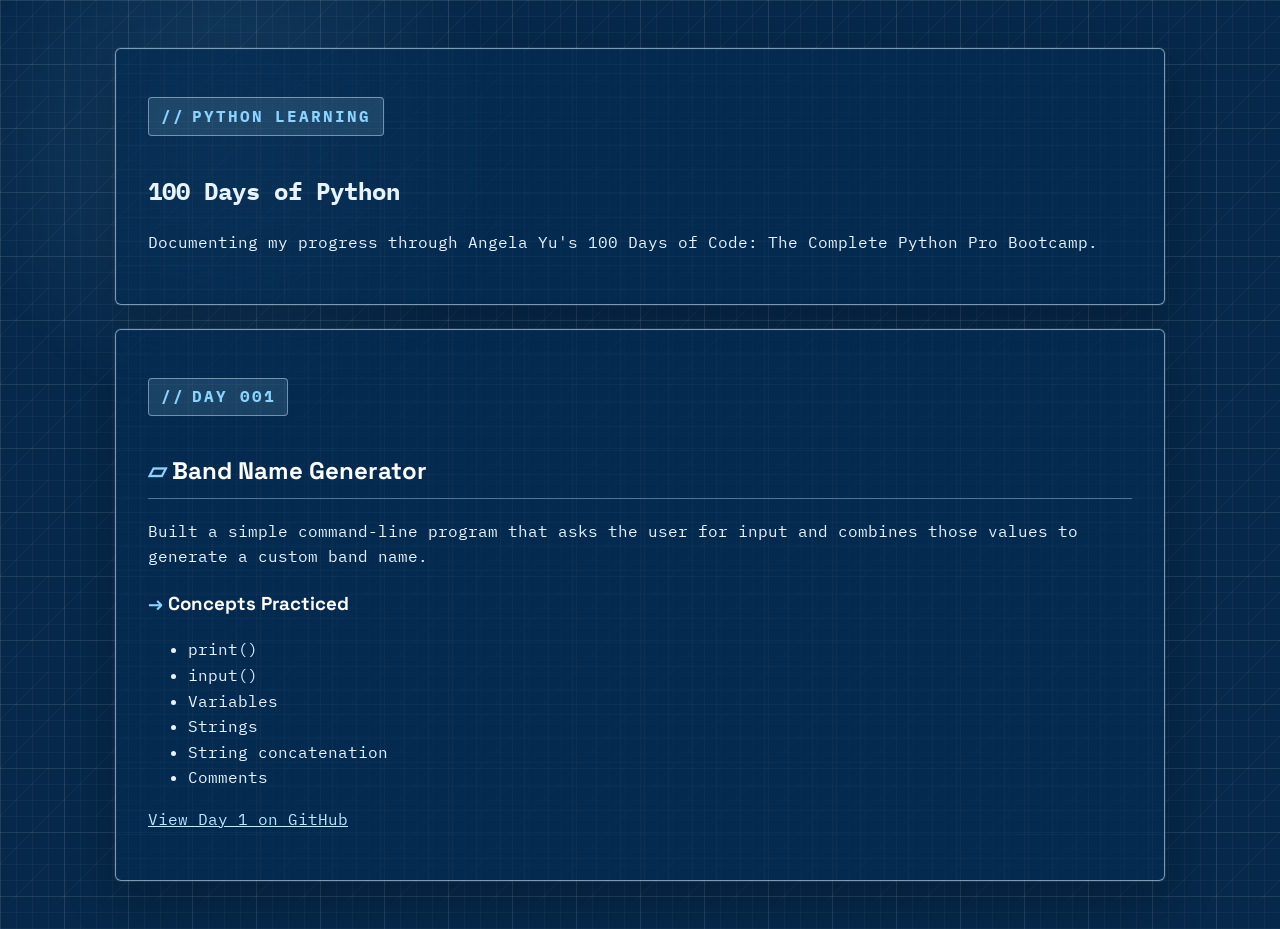
==== 100-days-of-python.html @ db16df80 "Add 100 Days of Python progress page" ====
<!DOCTYPE html>
<html lang="en">
<head>
  <meta charset="UTF-8">
  <meta name="viewport" content="width=device-width, initial-scale=1.0">

  <title>100 Days of Python | Casey Jones</title>

  <link rel="stylesheet" href="styles.css">
  <link rel="stylesheet" href="theme-blueprint-grid.css">
</head>

<body>

  <main>
    <section class="card">
      <p class="eyebrow">Python Learning</p>
      <h1>100 Days of Python</h1>

      <p>
        Documenting my progress through Angela Yu's 100 Days of Code:
        The Complete Python Pro Bootcamp.
      </p>
    </section>

    <section class="card">
      <p class="eyebrow">Day 001</p>

      <h2>Band Name Generator</h2>

      <p>
        Built a simple command-line program that asks the user for input
        and combines those values to generate a custom band name.
      </p>

      <h3>Concepts Practiced</h3>

      <ul>
        <li>print()</li>
        <li>input()</li>
        <li>Variables</li>
        <li>Strings</li>
        <li>String concatenation</li>
        <li>Comments</li>
      </ul>

      <p>
        <a
          href="https://github.com/casey-a-jones/100-days-of-python/tree/main/day-001"
          target="_blank"
          rel="noopener noreferrer"
        >
          View Day 1 on GitHub
        </a>
      </p>
    </section>
  </main>

</body>
</html>
---- styles.css ----
* {
  box-sizing: border-box;
}

html {
  scroll-behavior: smooth;
}

body {
  margin: 0;
  font-family: Arial, Helvetica, sans-serif;
  background: var(--page-bg);
  color: var(--text-color);
  line-height: 1.6;
  transition: background 0.3s ease, color 0.3s ease;
}

a {
  color: var(--link-color);
}

a:hover,
a:focus {
  color: var(--accent-color);
}

.hero {
  min-height: 70vh;
  padding: 2rem;
  background: var(--hero-bg);
}

.site-nav {
  display: flex;
  justify-content: space-between;
  align-items: center;
  gap: 1rem;
  flex-wrap: wrap;
}

.site-nav h1 {
  margin: 0;
  font-size: 1.5rem;
  color: var(--heading-color);
}

.nav-links {
  display: flex;
  gap: 1rem;
  flex-wrap: wrap;
}

.nav-links a {
  text-decoration: none;
  font-weight: bold;
}

.nav-links a:hover,
.nav-links a:focus {
  text-decoration: underline;
}

.dropdown {
  position: relative;
  display: inline-block;
}

.dropdown-button {
  background: transparent;
  border: none;
  color: var(--link-color);
  font: inherit;
  font-weight: bold;
  cursor: pointer;
  padding: 0;
}

.dropdown-button:hover,
.dropdown-button:focus {
  color: var(--accent-color);
  text-decoration: underline;
}

.dropdown-content {
  display: none;
  position: absolute;
  top: 1.8rem;
  left: 0;
  min-width: 260px;
  background: var(--card-bg);
  border: 1px solid var(--border-color);
  border-radius: 12px;
  box-shadow: var(--card-shadow);
  z-index: 10;
  overflow: hidden;
}

.dropdown-content a {
  display: block;
  padding: 0.75rem 1rem;
  text-decoration: none;
  color: var(--text-color);
}

.dropdown-content a:hover,
.dropdown-content a:focus {
  background: var(--table-header-bg);
  color: var(--accent-color);
}

.dropdown:hover .dropdown-content,
.dropdown:focus-within .dropdown-content {
  display: block;
}

.theme-picker {
  display: flex;
  align-items: center;
  gap: 0.5rem;
  font-weight: bold;
}

.theme-picker select {
  padding: 0.55rem 0.8rem;
  border: 1px solid var(--border-color);
  border-radius: 999px;
  background: var(--card-bg);
  color: var(--text-color);
  font: inherit;
  cursor: pointer;
}

.hero-content {
  max-width: 900px;
  margin-top: 7rem;
}

.eyebrow {
  color: var(--accent-color);
  text-transform: uppercase;
  letter-spacing: 0.12em;
  font-weight: bold;
}

.hero h2 {
  font-size: clamp(2rem, 5vw, 4rem);
  line-height: 1.1;
  margin-bottom: 1rem;
  color: var(--heading-color);
}

main {
  width: min(1050px, 92%);
  margin: 3rem auto;
}

.card {
  background: var(--card-bg);
  border: 1px solid var(--border-color);
  border-radius: 18px;
  padding: 2rem;
  margin-bottom: 1.5rem;
  box-shadow: var(--card-shadow);
}

.card h2,
.card h3,
.card h4 {
  color: var(--heading-color);
}

.course-card {
  border-top: 1px solid var(--border-color);
  margin-top: 1.5rem;
  padding-top: 1.5rem;
}

.status {
  color: var(--accent-color);
  font-weight: bold;
}

.two-column-list {
  display: grid;
  grid-template-columns: repeat(2, minmax(0, 1fr));
  gap: 0.35rem 1.5rem;
  padding-left: 1.2rem;
}

footer {
  text-align: center;
  padding: 2rem;
  color: var(--muted-color);
}

.small-hero {
  min-height: 45vh;
}

.table-wrapper {
  width: 100%;
  overflow-x: auto;
  margin-top: 1rem;
}

table {
  width: 100%;
  border-collapse: collapse;
  min-width: 850px;
}

th,
td {
  padding: 0.9rem;
  text-align: left;
  border: 1px solid var(--border-color);
  vertical-align: top;
}

th {
  color: var(--heading-color);
  background: var(--table-header-bg);
}

td {
  background: var(--table-cell-bg);
}
.legend {
  display: flex;
  flex-wrap: wrap;
  gap: 1rem 1.5rem;
  margin-top: 1rem;
}

.legend-item {
  display: inline-flex;
  align-items: center;
  gap: 0.5rem;
  font-weight: bold;
}

.legend-dot {
  width: 14px;
  height: 14px;
  border-radius: 50%;
  display: inline-block;
}

.legend-dot.completed {
  background: #22c55e;
}

.legend-dot.current {
  background: #f59e0b;
}

.legend-dot.future {
  background: #94a3b8;
}

.roadmap-card {
  overflow: hidden;
}

.roadmap {
  position: relative;
  max-width: 1100px;
  margin: 2rem auto 0;
  padding: 1rem 0;
}

.road-line {
  position: absolute;
  top: 0;
  bottom: 0;
  left: 50%;
  width: 18px;
  transform: translateX(-50%);
  border-radius: 999px;
  background:
    repeating-linear-gradient(
      to bottom,
      var(--road-line-color) 0 60px,
      var(--road-dash-color) 60px 90px
    );
  box-shadow: inset 0 0 0 4px var(--road-edge-color);
}

.road-stop {
  position: relative;
  width: 50%;
  margin: 1.75rem 0;
}

.road-stop.left {
  left: 0;
  padding-right: 3.5rem;
}

.road-stop.right {
  left: 50%;
  padding-left: 3.5rem;
}

.stop-card {
  background: var(--card-bg);
  border: 1px solid var(--border-color);
  border-radius: 18px;
  padding: 1.25rem;
  box-shadow: var(--card-shadow);
  position: relative;
}

.stop-card h3 {
  margin-top: 0.2rem;
  margin-bottom: 0.75rem;
}

.term-label {
  margin: 0 0 0.5rem 0;
  font-size: 0.9rem;
  font-weight: bold;
  color: var(--accent-color);
  text-transform: uppercase;
  letter-spacing: 0.06em;
}

.stop-marker {
  position: absolute;
  top: 1.75rem;
  width: 24px;
  height: 24px;
  border-radius: 50%;
  border: 4px solid var(--page-bg);
  z-index: 2;
}

.road-stop.left .stop-marker {
  right: -12px;
}

.road-stop.right .stop-marker {
  left: -12px;
}

.road-stop.completed .stop-marker {
  background: #22c55e;
}

.road-stop.current .stop-marker {
  background: #f59e0b;
}

.road-stop.future .stop-marker {
  background: #94a3b8;
}

.car-icon {
  position: absolute;
  top: 0.9rem;
  font-size: 1.8rem;
  z-index: 3;
}

.road-stop.right .car-icon {
  left: -2.6rem;
}

.road-stop.left .car-icon {
  right: -2.6rem;
}

.road-stop.left .stop-card::after,
.road-stop.right .stop-card::after {
  content: "";
  position: absolute;
  top: 1.6rem;
  width: 28px;
  height: 4px;
  background: var(--road-connector-color);
}

.road-stop.left .stop-card::after {
  right: -28px;
}

.road-stop.right .stop-card::after {
  left: -28px;
}

@media (max-width: 900px) {
  .road-line {
    left: 20px;
    transform: none;
  }

  .road-stop,
  .road-stop.left,
  .road-stop.right {
    width: 100%;
    left: 0;
    padding-left: 4rem;
    padding-right: 0;
  }

  .road-stop .stop-marker {
    left: 8px !important;
    right: auto !important;
  }

  .road-stop .car-icon {
    left: 0.2rem !important;
    right: auto !important;
  }

  .road-stop .stop-card::after {
    left: -28px !important;
    right: auto !important;
  }
}

@media (max-width: 700px) {
  .hero {
    padding: 1.25rem;
  }

  .hero-content {
    margin-top: 4rem;
  }

  .site-nav {
    align-items: flex-start;
  }

  .nav-links {
    width: 100%;
  }

  .two-column-list {
    grid-template-columns: 1fr;
  }
}


/* === v1.3 Visual Refresh === */

:root {
  --radius-lg: 24px;
  --radius-md: 16px;
}

body::before {
  content: "";
  position: fixed;
  inset: 0;
  pointer-events: none;
  background:
    radial-gradient(circle at 12% 18%, var(--glow-one), transparent 32%),
    radial-gradient(circle at 82% 8%, var(--glow-two), transparent 28%),
    linear-gradient(135deg, transparent 0 24%, var(--grid-line) 25%, transparent 26% 49%, var(--grid-line) 50%, transparent 51%);
  background-size: auto, auto, 64px 64px;
  opacity: 0.8;
  z-index: -1;
}

.site-nav {
  position: sticky;
  top: 1rem;
  z-index: 20;
  padding: 0.85rem 1rem;
  border: 1px solid var(--nav-border);
  border-radius: 999px;
  background: var(--nav-bg);
  backdrop-filter: blur(18px);
  box-shadow: var(--nav-shadow);
}

.site-nav h1 {
  display: inline-flex;
  align-items: center;
  gap: 0.5rem;
}

.site-nav h1::before {
  content: "☁";
  display: inline-grid;
  place-items: center;
  width: 34px;
  height: 34px;
  border-radius: 50%;
  color: var(--logo-color);
  background: var(--logo-bg);
  box-shadow: 0 0 24px var(--logo-glow);
}

.hero {
  position: relative;
  overflow: hidden;
}

.hero::after {
  content: "";
  position: absolute;
  right: -8rem;
  bottom: -8rem;
  width: 22rem;
  height: 22rem;
  border-radius: 50%;
  border: 1px solid var(--orb-border);
  background: var(--orb-bg);
  filter: blur(0.2px);
}

.hero-content {
  position: relative;
  z-index: 1;
}

.hero-content p:not(.eyebrow) {
  max-width: 760px;
  font-size: 1.08rem;
  color: var(--muted-color);
}

.eyebrow {
  display: inline-flex;
  align-items: center;
  gap: 0.45rem;
  padding: 0.35rem 0.75rem;
  border: 1px solid var(--pill-border);
  border-radius: 999px;
  background: var(--pill-bg);
}

.eyebrow::before {
  content: "✦";
}

.card {
  position: relative;
  overflow: hidden;
  border-radius: var(--radius-lg);
}

.card::before {
  content: "";
  position: absolute;
  inset: 0;
  pointer-events: none;
  border-radius: inherit;
  background: linear-gradient(135deg, var(--card-shine), transparent 35%);
  opacity: 0.7;
}

.card > * {
  position: relative;
  z-index: 1;
}

.feature-card {
  border-color: var(--feature-border);
  background:
    linear-gradient(135deg, var(--feature-bg-one), var(--feature-bg-two)),
    var(--card-bg);
}

.nav-links a,
.dropdown-button {
  transition: transform 0.2s ease, color 0.2s ease;
}

.nav-links a:hover,
.dropdown-button:hover {
  transform: translateY(-1px);
}

.dropdown-content {
  top: 2.2rem;
  padding: 0.4rem;
  border-radius: 18px;
  background: var(--dropdown-bg);
  backdrop-filter: blur(18px);
}

.dropdown-content a {
  border-radius: 12px;
}

.theme-picker select {
  box-shadow: inset 0 0 0 1px var(--input-inner-border);
}

.cert-grid,
.stats-grid {
  display: grid;
  gap: 1rem;
}

.cert-grid {
  grid-template-columns: repeat(auto-fit, minmax(260px, 1fr));
}

.compact-grid {
  margin: 1.25rem 0;
}

.cert-card,
.stat-card {
  background: var(--cert-card-bg);
  border: 1px solid var(--border-color);
  border-radius: 22px;
  padding: 1.25rem;
  box-shadow: var(--card-shadow);
}

.cert-card {
  display: flex;
  align-items: flex-start;
  gap: 1rem;
}

.cert-icon {
  display: inline-grid;
  place-items: center;
  flex: 0 0 auto;
  width: 3rem;
  height: 3rem;
  border-radius: 18px;
  background: var(--icon-bg);
  box-shadow: inset 0 0 0 1px var(--icon-border);
  font-size: 1.4rem;
}

.badge {
  display: inline-flex;
  width: fit-content;
  margin: 0 0 0.5rem;
  padding: 0.22rem 0.6rem;
  border-radius: 999px;
  font-size: 0.78rem;
  font-weight: 700;
  text-transform: uppercase;
  letter-spacing: 0.06em;
}

.earned-badge {
  color: var(--earned-text);
  background: var(--earned-bg);
}

.passed-badge {
  color: var(--passed-text);
  background: var(--passed-bg);
}

.current-badge {
  color: var(--current-text);
  background: var(--current-bg);
}

.stats-grid {
  grid-template-columns: repeat(auto-fit, minmax(180px, 1fr));
}

.stat-card {
  text-align: center;
}

.stat-number {
  display: block;
  font-size: 2.5rem;
  line-height: 1;
  color: var(--accent-color);
  font-weight: 800;
}

.stat-label {
  color: var(--muted-color);
  font-weight: 700;
}

.road-line {
  width: 24px;
  background:
    repeating-linear-gradient(
      to bottom,
      var(--road-line-color) 0 46px,
      var(--road-dash-color) 46px 76px
    );
  box-shadow:
    inset 0 0 0 5px var(--road-edge-color),
    0 0 40px var(--road-glow);
}

.stop-card {
  transition: transform 0.2s ease, border-color 0.2s ease;
}

.stop-card:hover {
  transform: translateY(-3px);
  border-color: var(--accent-color);
}

.road-stop.current .stop-card {
  border-color: var(--current-stop-border);
  box-shadow: var(--current-stop-shadow);
}

.car-icon {
  filter: drop-shadow(0 6px 14px var(--car-shadow));
}

footer {
  border-top: 1px solid var(--border-color);
  background: var(--footer-bg);
}

@media (max-width: 900px) {
  .site-nav {
    border-radius: 24px;
    top: 0.5rem;
  }

  .dropdown-content {
    position: static;
    width: 100%;
    margin-top: 0.5rem;
  }
}

@media (max-width: 700px) {
  .cert-card {
    flex-direction: column;
  }
}

/* Brand / profile image in navigation */
.brand {
  display: inline-flex;
  align-items: center;
  gap: 0.65rem;
  color: var(--heading-color);
  text-decoration: none;
  font-size: 1.5rem;
  font-weight: 800;
  line-height: 1;
  white-space: nowrap;
}

.brand:hover,
.brand:focus {
  color: var(--accent-color);
  text-decoration: none;
}

.brand-photo {
  width: 92px;
  height: 92px;
  border-radius: 50%;
  object-fit: cover;
  border: 2px solid var(--accent-color);
  box-shadow: 0 0 0 4px rgba(255, 255, 255, 0.08), 0 0 24px var(--logo-glow, rgba(56, 189, 248, 0.35));
  flex: 0 0 auto;
}

@media (max-width: 700px) {
  .brand {
    font-size: 1.25rem;
  }

  .brand-photo {
    width: 72px;
    height: 72px;
  }
}
---- theme-blueprint-grid.css ----
@import url('https://fonts.googleapis.com/css2?family=IBM+Plex+Mono:wght@400;600;700&family=Space+Grotesk:wght@500;700&display=swap');

/* Blueprint Grid Theme: technical drawing + cloud architecture sketch */
:root {
  --page-bg: #06284a;
  --text-color: #e7f4ff;
  --heading-color: #ffffff;
  --muted-color: #b9ddff;
  --link-color: #bde8ff;
  --accent-color: #8bd3ff;
  --card-bg: rgba(5, 44, 82, 0.72);
  --border-color: rgba(203, 235, 255, 0.58);
  --card-shadow: 0 0 0 1px rgba(255,255,255,0.08), 0 20px 50px rgba(0, 0, 0, 0.22);
  --hero-bg:
    linear-gradient(rgba(255,255,255,0.07) 1px, transparent 1px),
    linear-gradient(90deg, rgba(255,255,255,0.07) 1px, transparent 1px),
    linear-gradient(135deg, #082f57, #06315f 48%, #061c38);
  --table-header-bg: rgba(189, 232, 255, 0.16);
  --table-cell-bg: rgba(5, 44, 82, 0.68);
  --road-line-color: #0b3f73;
  --road-dash-color: #ffffff;
  --road-edge-color: #8bd3ff;
  --road-connector-color: #bde8ff;
  --glow-one: rgba(139,211,255,0.16);
  --glow-two: rgba(255,255,255,0.08);
  --grid-line: rgba(255,255,255,0.06);
  --nav-bg: rgba(4, 37, 72, 0.82);
  --nav-border: rgba(203,235,255,0.55);
  --nav-shadow: 0 16px 40px rgba(0,0,0,0.24);
  --logo-bg: rgba(189,232,255,0.14);
  --logo-color: #ffffff;
  --logo-glow: rgba(139,211,255,0.32);
  --orb-bg: radial-gradient(circle, rgba(139,211,255,0.12), transparent 68%);
  --orb-border: rgba(255,255,255,0.28);
  --pill-bg: rgba(189,232,255,0.12);
  --pill-border: rgba(203,235,255,0.48);
  --card-shine: rgba(255,255,255,0.07);
  --feature-border: rgba(203,235,255,0.62);
  --feature-bg-one: rgba(139,211,255,0.10);
  --feature-bg-two: rgba(255,255,255,0.04);
  --dropdown-bg: rgba(4,37,72,0.96);
  --input-inner-border: rgba(203,235,255,0.28);
  --cert-card-bg: rgba(5,44,82,0.72);
  --icon-bg: rgba(189,232,255,0.12);
  --icon-border: rgba(203,235,255,0.38);
  --earned-bg: rgba(34,197,94,0.14);
  --earned-text: #c4f9d3;
  --passed-bg: rgba(139,211,255,0.14);
  --passed-text: #d9f3ff;
  --current-bg: rgba(255,255,255,0.12);
  --current-text: #ffffff;
  --road-glow: rgba(139,211,255,0.22);
  --current-stop-border: #ffffff;
  --current-stop-shadow: 0 0 0 1px rgba(255,255,255,0.18), 0 0 32px rgba(139,211,255,0.18);
  --car-shadow: rgba(139,211,255,0.44);
  --footer-bg: rgba(3,25,49,0.72);
  --radius-lg: 6px;
  --radius-md: 4px;
}

body {
  font-family: 'IBM Plex Mono', monospace;
  background:
    linear-gradient(rgba(255,255,255,0.07) 1px, transparent 1px),
    linear-gradient(90deg, rgba(255,255,255,0.07) 1px, transparent 1px),
    linear-gradient(rgba(255,255,255,0.035) 1px, transparent 1px),
    linear-gradient(90deg, rgba(255,255,255,0.035) 1px, transparent 1px),
    #06284a;
  background-size: 64px 64px, 64px 64px, 16px 16px, 16px 16px, auto;
}

body::before {
  background:
    radial-gradient(circle at 18% 16%, rgba(139,211,255,0.16), transparent 22%),
    linear-gradient(135deg, transparent 0 24%, rgba(255,255,255,0.045) 25%, transparent 26% 49%, rgba(255,255,255,0.045) 50%, transparent 51%);
  background-size: auto, 96px 96px;
}

.site-nav h1,
.hero h2,
.card h2,
.card h3,
.card h4,
.nav-links a,
.dropdown-button,
.badge,
.term-label,
th {
  font-family: 'Space Grotesk', 'IBM Plex Mono', sans-serif;
}

.site-nav {
  border-radius: 6px;
  border: 1px solid rgba(203,235,255,0.6);
  background: rgba(4,37,72,0.86);
}
.site-nav h1::before { content: "⌁"; border: 1px solid rgba(203,235,255,0.55); border-radius: 6px; }
.nav-links a,
.dropdown-button {
  border: 1px solid transparent;
  padding: 0.32rem 0.5rem;
}
.nav-links a:hover,
.dropdown-button:hover {
  border-color: rgba(203,235,255,0.68);
  background: rgba(255,255,255,0.08);
  text-decoration: none;
}
.dropdown-content { border-radius: 6px; border: 1px solid rgba(203,235,255,0.58); }
.dropdown-content a { border-radius: 4px; }
.theme-picker select { border-radius: 4px; font-family: 'IBM Plex Mono', monospace; }

.hero { background-size: 64px 64px, 64px 64px, auto; border-bottom: 1px solid rgba(203,235,255,0.34); }
.hero h2 { text-transform: uppercase; letter-spacing: 0.02em; }
.eyebrow { border-radius: 4px; }
.eyebrow::before { content: "//"; }

.card,
.stop-card,
.cert-card,
.stat-card {
  border-radius: 6px;
  border: 1px solid rgba(203,235,255,0.58);
}
.card::before {
  background:
    linear-gradient(90deg, rgba(255,255,255,0.11) 1px, transparent 1px),
    linear-gradient(rgba(255,255,255,0.08) 1px, transparent 1px);
  background-size: 24px 24px;
  opacity: 0.35;
}
.card h2 { border-bottom: 1px solid rgba(203,235,255,0.38); padding-bottom: 0.45rem; }
.card h2::before { content: "▱ "; color: #8bd3ff; }
.card h3::before { content: "→ "; color: #8bd3ff; }
.cert-icon { border-radius: 6px; }
.badge { border-radius: 4px; border: 1px solid currentColor; }
.road-line { border-radius: 6px; }
.stop-marker { border-radius: 4px; }
footer { border-top: 1px solid rgba(203,235,255,0.34); }

/* Blueprint-specific brand treatment */
.brand {
  font-family: 'Space Grotesk', 'IBM Plex Mono', sans-serif;
  letter-spacing: 0.03em;
}

.brand-photo {
  border-radius: 18px;
  border-color: rgba(203,235,255,0.78);
  box-shadow:
    0 0 0 1px rgba(203,235,255,0.3),
    0 0 22px rgba(139,211,255,0.24);
}
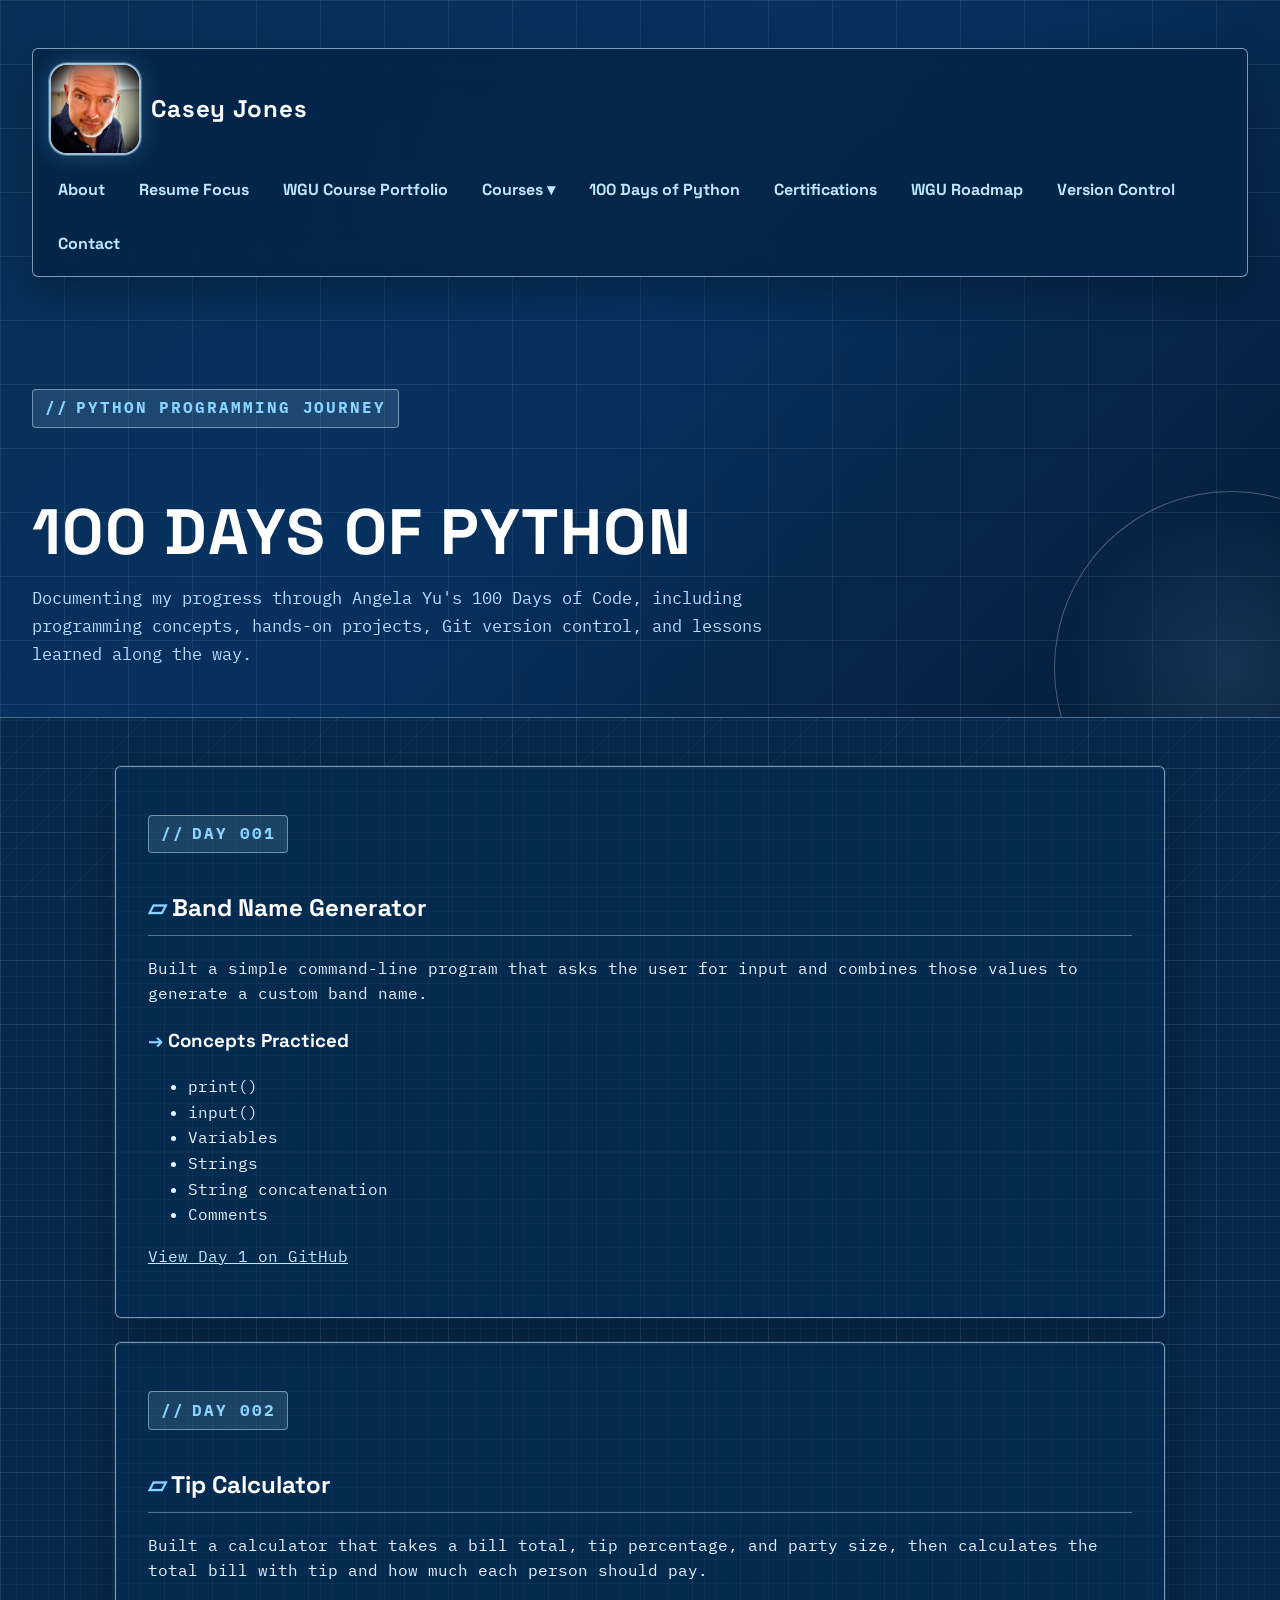
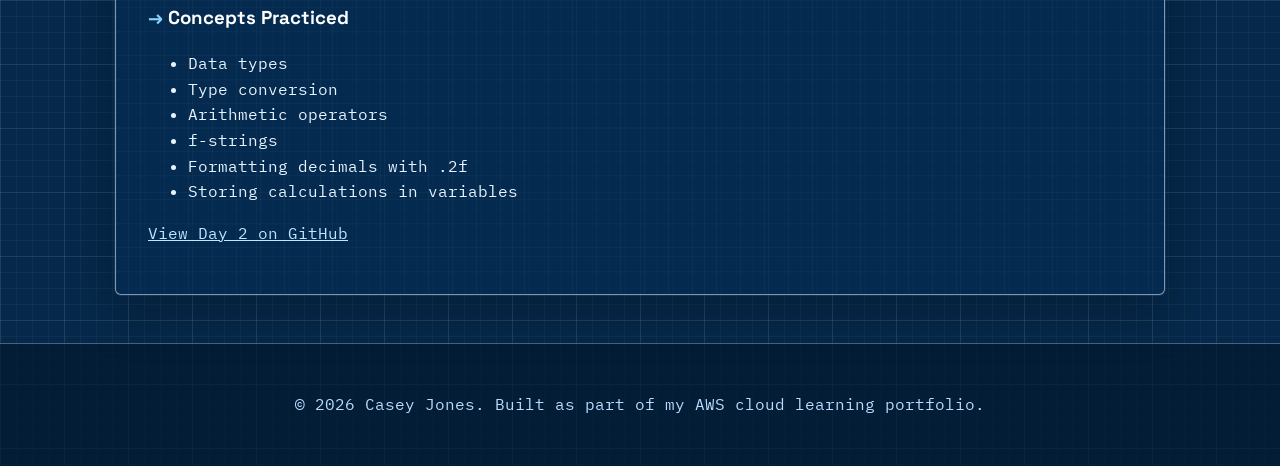
==== commit b1a5e76e: "Add Day 2 and update site navigation" ====
--- a/100-days-of-python.html
+++ b/100-days-of-python.html
@@ -1,39 +1,179 @@
 <!DOCTYPE html>
 <html lang="en">
+
 <head>
-  <meta charset="UTF-8">
-  <meta name="viewport" content="width=device-width, initial-scale=1.0">
+  <meta charset="UTF-8" />
+
+  <meta
+    name="viewport"
+    content="width=device-width, initial-scale=1.0"
+  />
+
+  <meta
+    name="description"
+    content="Casey Jones' 100 Days of Python progress, documenting Python projects, programming concepts, Git version control, and hands-on learning."
+  />
 
   <title>100 Days of Python | Casey Jones</title>
 
-  <link rel="stylesheet" href="styles.css">
-  <link rel="stylesheet" href="theme-blueprint-grid.css">
+  <!-- Shared site layout -->
+  <link rel="stylesheet" href="styles.css" />
+
+  <!-- Permanent site design -->
+  <link rel="stylesheet" href="theme-blueprint-grid.css" />
 </head>
 
+
 <body>
 
+  <!-- =========================================================
+       HEADER / NAVIGATION
+       ========================================================= -->
+  <header class="hero">
+
+    <nav class="site-nav">
+
+      <a
+        class="brand"
+        href="https://www.linkedin.com/in/casey-a-jones"
+        target="_blank"
+        rel="noopener noreferrer"
+        aria-label="Open Casey Jones LinkedIn profile in a new tab"
+      >
+        <img
+          class="brand-photo"
+          src="assets/casey-headshot.jpg"
+          alt="Headshot of Casey Jones"
+        />
+
+        <span>Casey Jones</span>
+      </a>
+
+
+      <div class="nav-links">
+
+        <a href="index.html#about">
+          About
+        </a>
+
+        <a href="index.html#resume-focus">
+          Resume Focus
+        </a>
+
+        <a href="index.html#course-portfolio">
+          WGU Course Portfolio
+        </a>
+
+
+        <!-- Courses Dropdown -->
+        <div class="dropdown">
+
+          <button
+            class="dropdown-button"
+            type="button"
+          >
+            Courses ▾
+          </button>
+
+          <div class="dropdown-content">
+
+            <a href="courses/introduction-to-it-e004.html">
+              Introduction to IT – E004
+            </a>
+
+            <a href="courses/business-of-it-d336.html">
+              Business of IT - Applications – D336
+            </a>
+
+            <a href="courses/linux-foundations-d281.html">
+              Linux Foundations – D281
+            </a>
+
+            <a href="courses/it-foundations-d316.html">
+              IT Foundations – D316
+            </a>
+
+            <a href="courses/it-applications-d317.html">
+              IT Applications – D317
+            </a>
+
+          </div>
+
+        </div>
+
+
+        <a href="100-days-of-python.html">
+          100 Days of Python
+        </a>
+
+        <a href="certifications.html">
+          Certifications
+        </a>
+
+        <a href="roadmap.html">
+          WGU Roadmap
+        </a>
+
+        <a href="version-control.html">
+          Version Control
+        </a>
+
+        <a href="index.html#contact">
+          Contact
+        </a>
+
+      </div>
+
+    </nav>
+
+
+    <!-- =========================================================
+         PYTHON HERO
+         ========================================================= -->
+    <section class="hero-content">
+
+      <p class="eyebrow">
+        Python Programming Journey
+      </p>
+
+      <h2>
+        100 Days of Python
+      </h2>
+
+      <p>
+        Documenting my progress through Angela Yu's 100 Days of Code,
+        including programming concepts, hands-on projects, Git version
+        control, and lessons learned along the way.
+      </p>
+
+    </section>
+
+  </header>
+
+
   <main>
+
+    <!-- =========================================================
+         DAY 001
+         ========================================================= -->
     <section class="card">
-      <p class="eyebrow">Python Learning</p>
-      <h1>100 Days of Python</h1>
-
-      <p>
-        Documenting my progress through Angela Yu's 100 Days of Code:
-        The Complete Python Pro Bootcamp.
-      </p>
-    </section>
-
-    <section class="card">
-      <p class="eyebrow">Day 001</p>
-
-      <h2>Band Name Generator</h2>
+
+      <p class="eyebrow">
+        Day 001
+      </p>
+
+      <h2>
+        Band Name Generator
+      </h2>
 
       <p>
         Built a simple command-line program that asks the user for input
         and combines those values to generate a custom band name.
       </p>
 
-      <h3>Concepts Practiced</h3>
+      <h3>
+        Concepts Practiced
+      </h3>
 
       <ul>
         <li>print()</li>
@@ -53,8 +193,72 @@
           View Day 1 on GitHub
         </a>
       </p>
+
     </section>
+
+
+    <!-- =========================================================
+         DAY 002
+         ========================================================= -->
+    <section class="card">
+
+      <p class="eyebrow">
+        Day 002
+      </p>
+
+      <h2>
+        Tip Calculator
+      </h2>
+
+      <p>
+        Built a calculator that takes a bill total, tip percentage,
+        and party size, then calculates the total bill with tip
+        and how much each person should pay.
+      </p>
+
+      <h3>
+        Concepts Practiced
+      </h3>
+
+      <ul>
+        <li>Data types</li>
+        <li>Type conversion</li>
+        <li>Arithmetic operators</li>
+        <li>f-strings</li>
+        <li>Formatting decimals with .2f</li>
+        <li>Storing calculations in variables</li>
+      </ul>
+
+      <p>
+        <a
+          href="https://github.com/casey-a-jones/100-days-of-python/tree/main/day-002"
+          target="_blank"
+          rel="noopener noreferrer"
+        >
+          View Day 2 on GitHub
+        </a>
+      </p>
+
+    </section>
+
   </main>
 
+
+  <!-- =========================================================
+       FOOTER
+       ========================================================= -->
+  <footer>
+
+    <p>
+      © 2026 Casey Jones. Built as part of my AWS cloud learning portfolio.
+    </p>
+
+  </footer>
+
+
+  <!-- Shared JavaScript -->
+  <script src="script.js"></script>
+
 </body>
+
 </html>
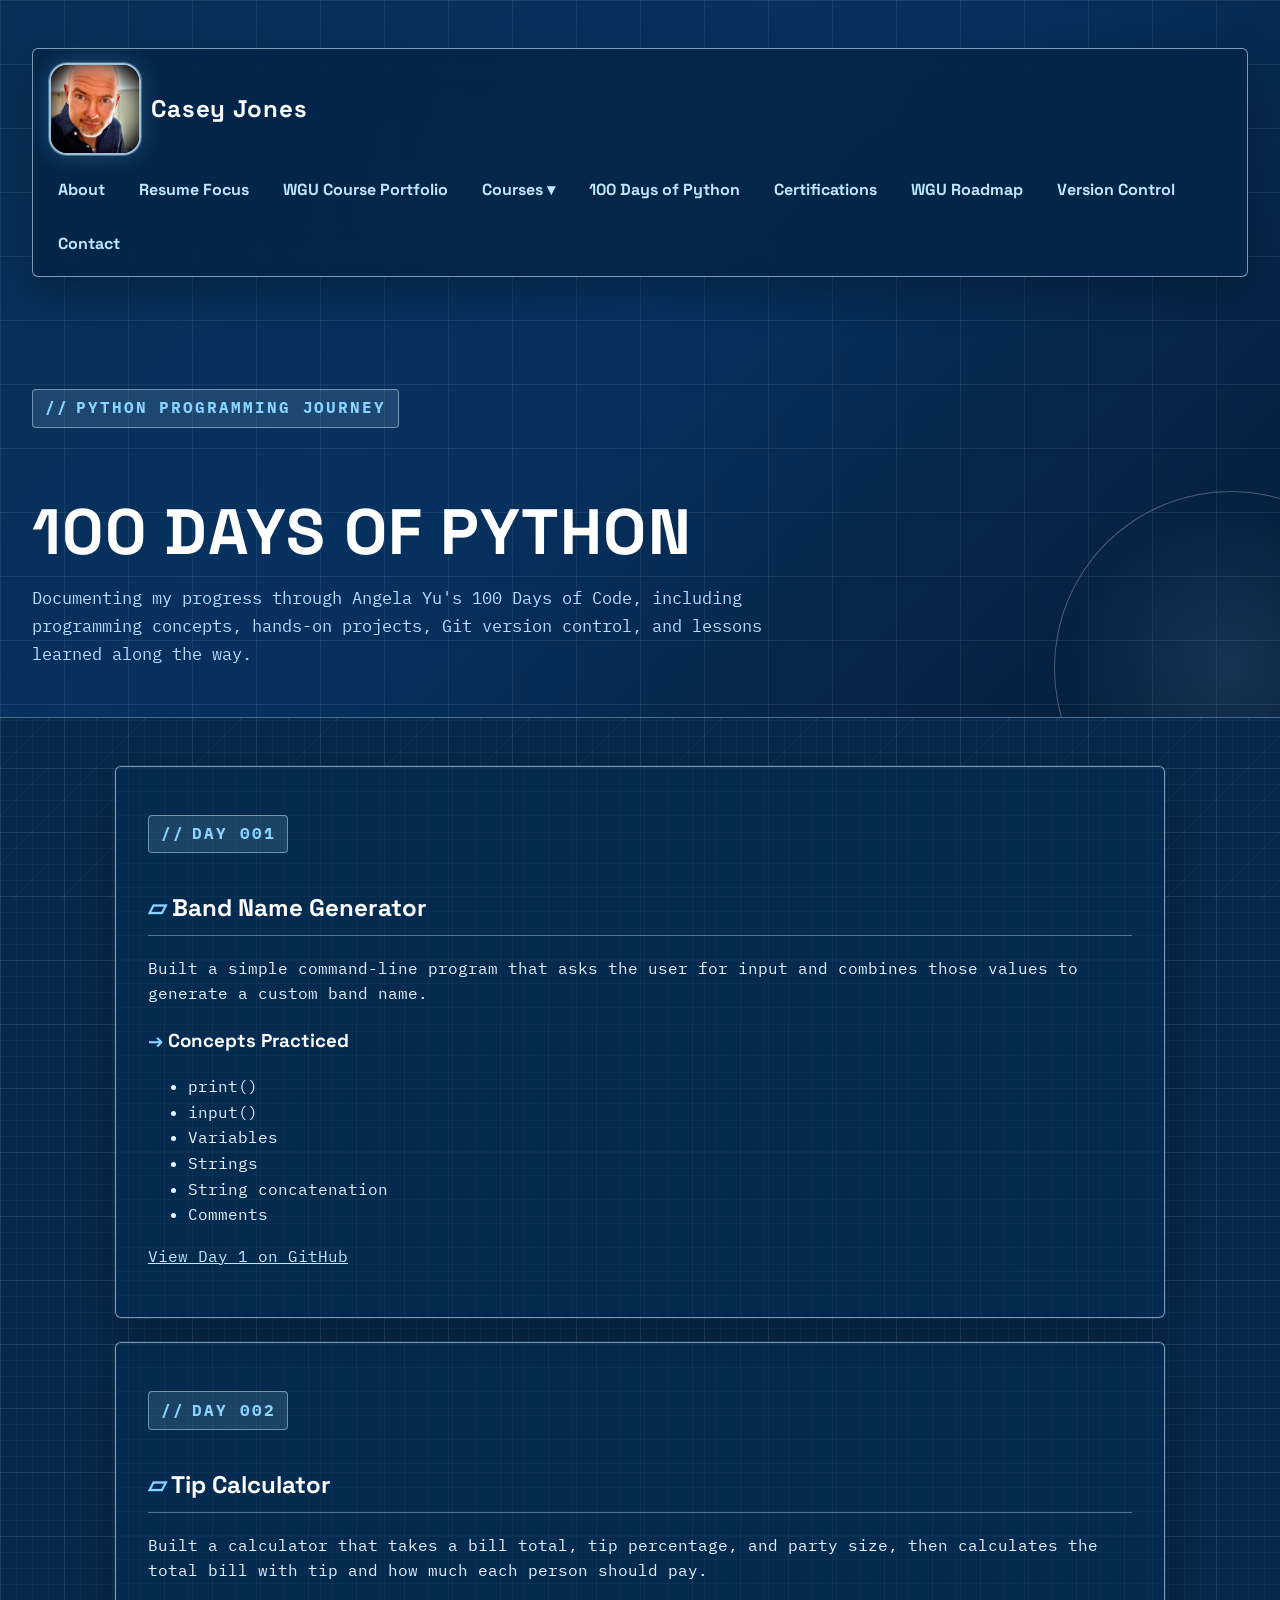
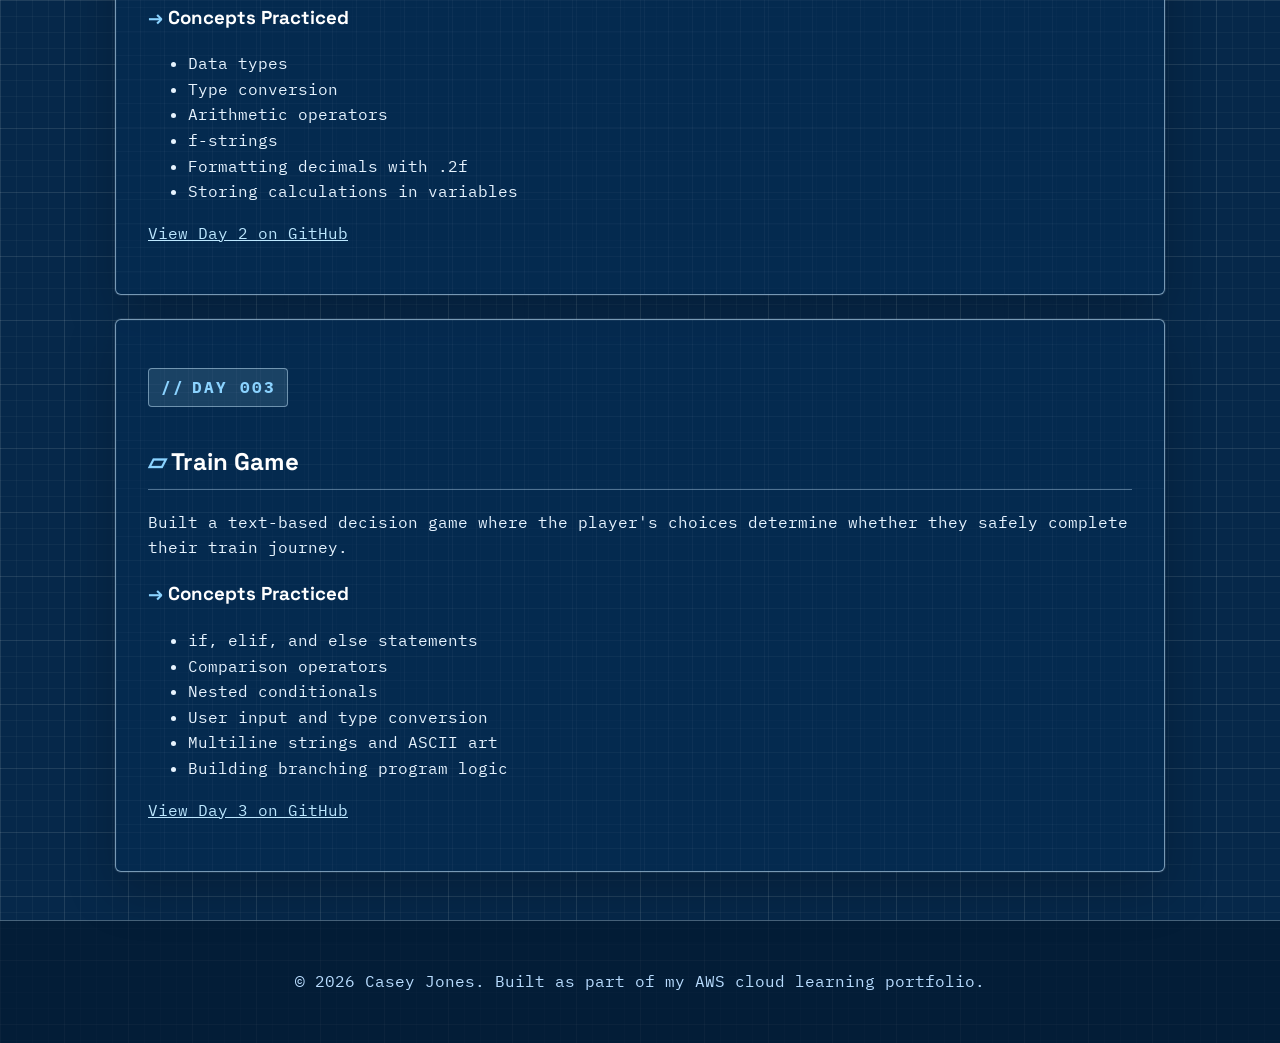
==== commit 231a6e42: "Add Day 3 Train Game to Python Portfolio" ====
--- a/100-days-of-python.html
+++ b/100-days-of-python.html
@@ -241,6 +241,49 @@
 
     </section>
 
+    <!-- =========================================================
+     DAY 003
+     ========================================================= -->
+    <section class="card">
+
+      <p class="eyebrow">
+        Day 003
+      </p>
+
+      <h2>
+        Train Game
+      </h2>
+
+      <p>
+        Built a text-based decision game where the player's choices
+        determine whether they safely complete their train journey.
+      </p>
+
+      <h3>
+        Concepts Practiced
+      </h3>
+
+      <ul>
+        <li>if, elif, and else statements</li>
+        <li>Comparison operators</li>
+        <li>Nested conditionals</li>
+        <li>User input and type conversion</li>
+        <li>Multiline strings and ASCII art</li>
+        <li>Building branching program logic</li>
+      </ul>
+
+      <p>
+        <a
+          href="https://github.com/casey-a-jones/100-days-of-python/tree/main/day-003"
+          target="_blank"
+          rel="noopener noreferrer"
+        >
+          View Day 3 on GitHub
+        </a>
+      </p>
+
+    </section>
+
   </main>
 
 
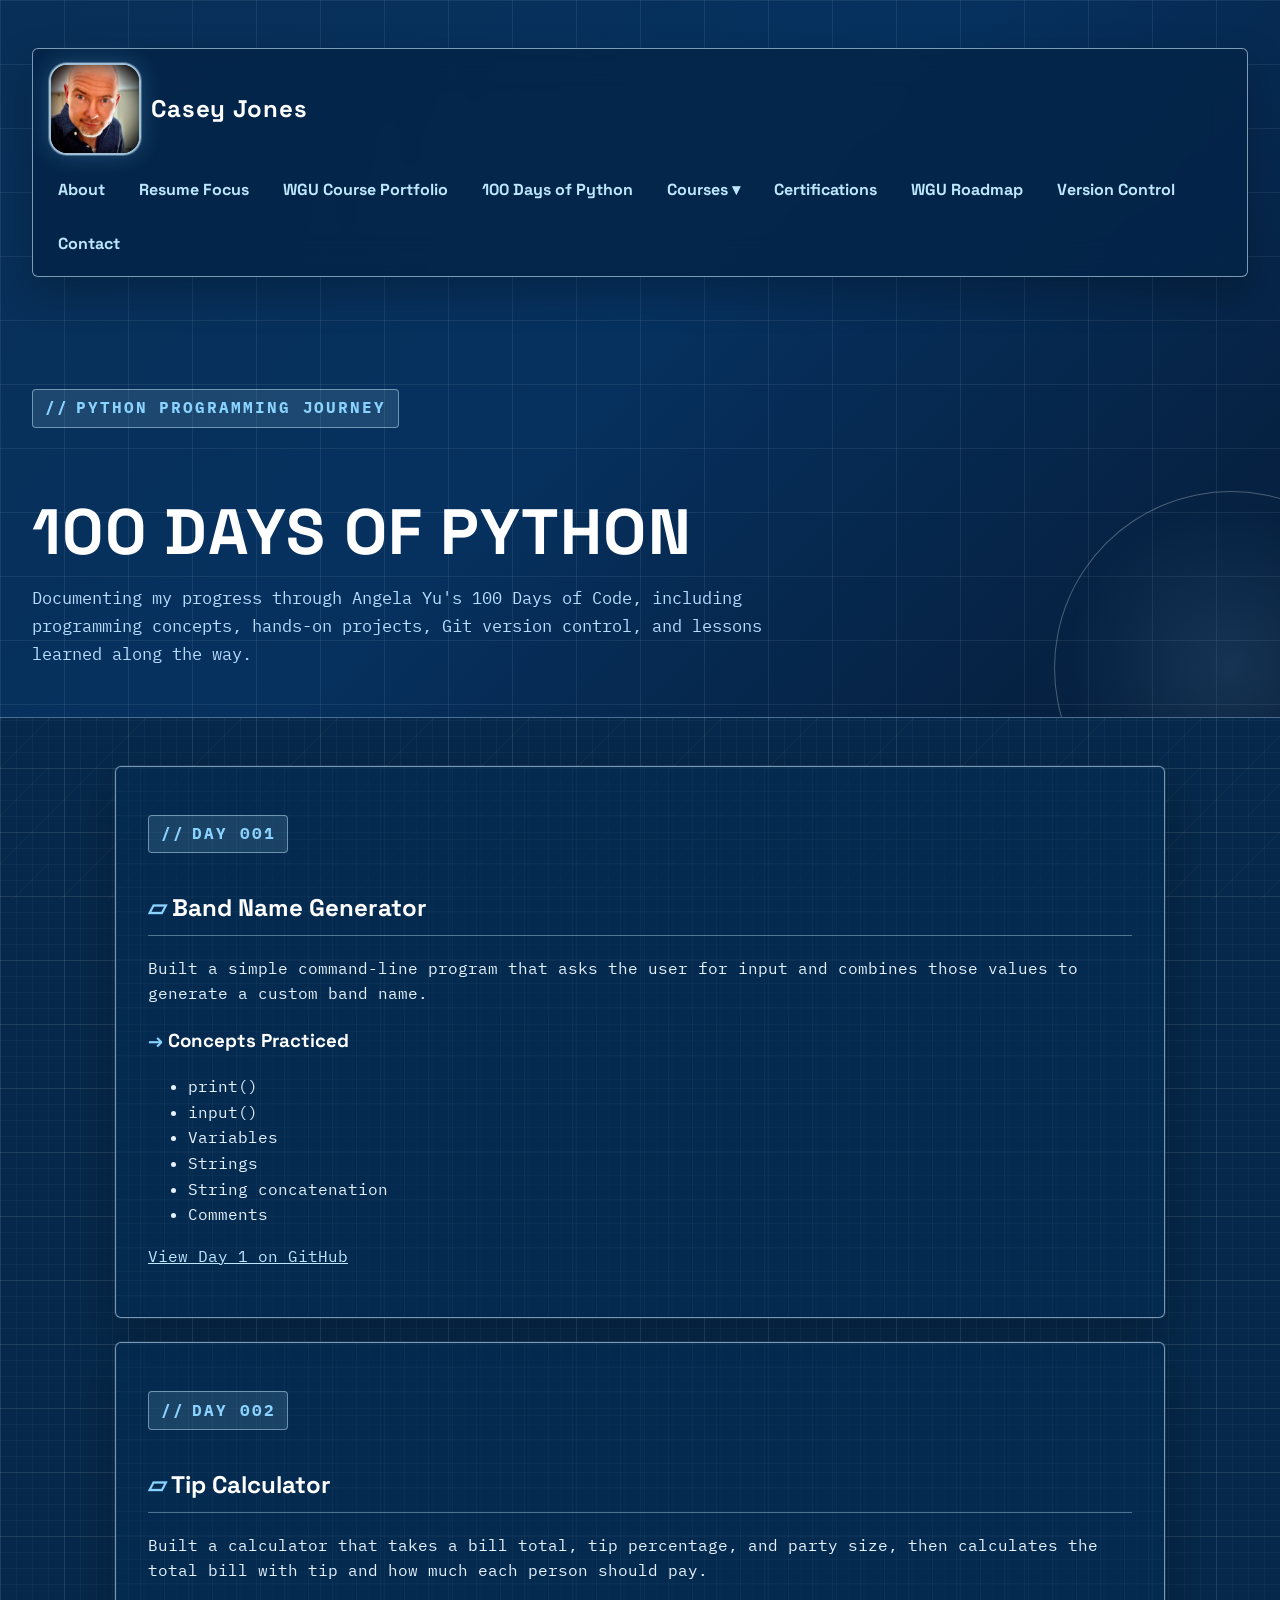
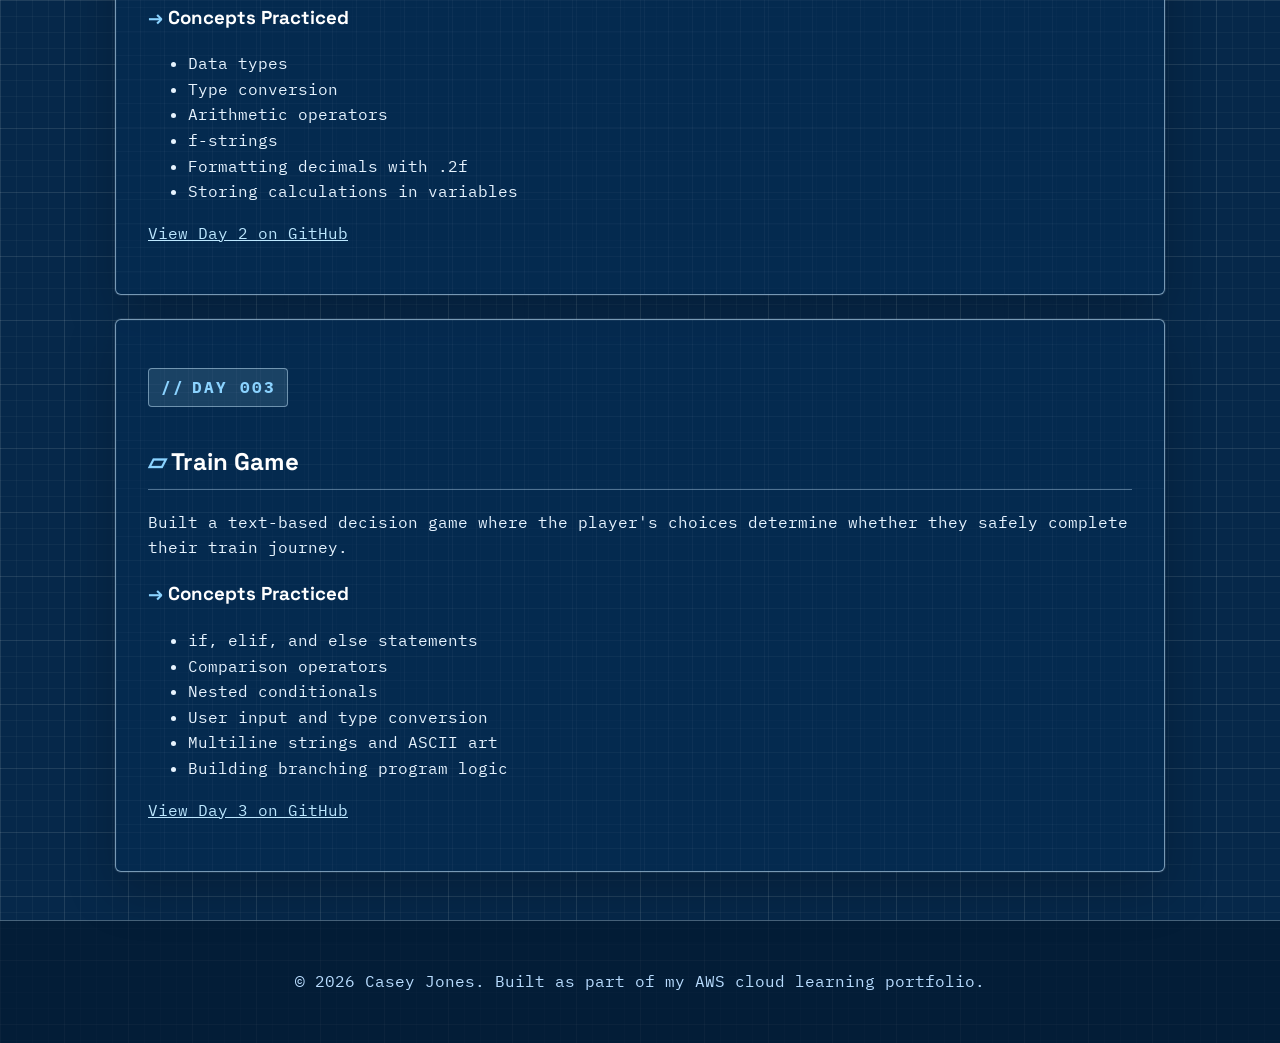
==== commit 28dd2672: "Refactor site navigation into shared JavaScript component" ====
--- a/100-days-of-python.html
+++ b/100-days-of-python.html
@@ -30,101 +30,7 @@
        HEADER / NAVIGATION
        ========================================================= -->
   <header class="hero">
-
-    <nav class="site-nav">
-
-      <a
-        class="brand"
-        href="https://www.linkedin.com/in/casey-a-jones"
-        target="_blank"
-        rel="noopener noreferrer"
-        aria-label="Open Casey Jones LinkedIn profile in a new tab"
-      >
-        <img
-          class="brand-photo"
-          src="assets/casey-headshot.jpg"
-          alt="Headshot of Casey Jones"
-        />
-
-        <span>Casey Jones</span>
-      </a>
-
-
-      <div class="nav-links">
-
-        <a href="index.html#about">
-          About
-        </a>
-
-        <a href="index.html#resume-focus">
-          Resume Focus
-        </a>
-
-        <a href="index.html#course-portfolio">
-          WGU Course Portfolio
-        </a>
-
-
-        <!-- Courses Dropdown -->
-        <div class="dropdown">
-
-          <button
-            class="dropdown-button"
-            type="button"
-          >
-            Courses ▾
-          </button>
-
-          <div class="dropdown-content">
-
-            <a href="courses/introduction-to-it-e004.html">
-              Introduction to IT – E004
-            </a>
-
-            <a href="courses/business-of-it-d336.html">
-              Business of IT - Applications – D336
-            </a>
-
-            <a href="courses/linux-foundations-d281.html">
-              Linux Foundations – D281
-            </a>
-
-            <a href="courses/it-foundations-d316.html">
-              IT Foundations – D316
-            </a>
-
-            <a href="courses/it-applications-d317.html">
-              IT Applications – D317
-            </a>
-
-          </div>
-
-        </div>
-
-
-        <a href="100-days-of-python.html">
-          100 Days of Python
-        </a>
-
-        <a href="certifications.html">
-          Certifications
-        </a>
-
-        <a href="roadmap.html">
-          WGU Roadmap
-        </a>
-
-        <a href="version-control.html">
-          Version Control
-        </a>
-
-        <a href="index.html#contact">
-          Contact
-        </a>
-
-      </div>
-
-    </nav>
+      <nav class="site-nav" id="site-nav"></nav>
 
 
     <!-- =========================================================
